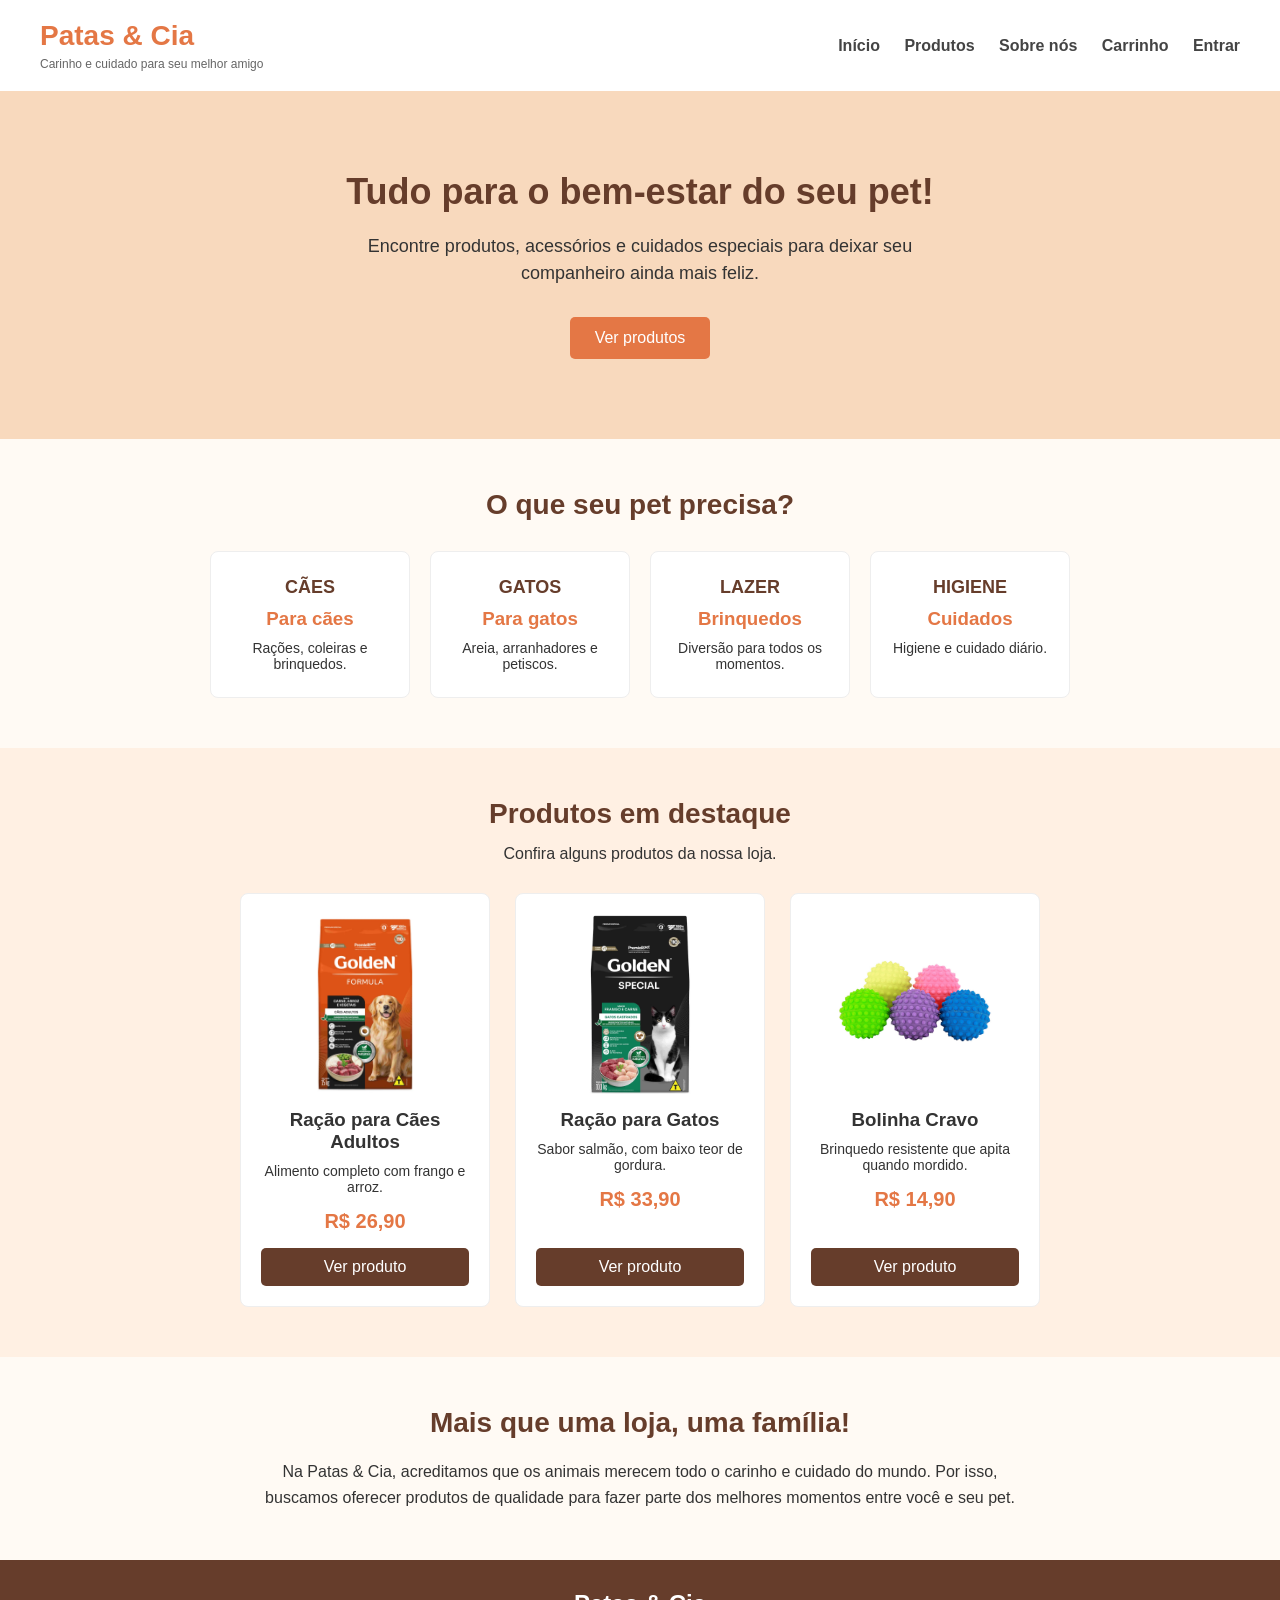
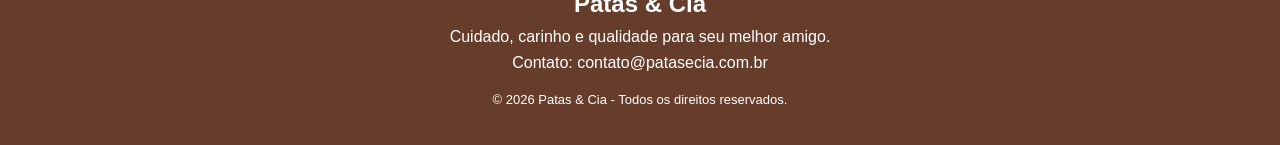
==== patas&cia/landing-page/index.html @ 1ee51e3b "Adicionado funções de javaScript na landing-page, Adicionado boas praticas com css global em todos a" ====
<!doctype html>
<html lang="pt-br">
  <head>
    <meta charset="UTF-8" />
    <meta name="viewport" content="width=device-width, initial-scale=1.0" />
    <title>Patas & Cia | Pet Shop</title>
    <link rel="stylesheet" href="../style/landing-page.css" />
  </head>
  <body>
    <header>
      <div class="logo">
        <h1>Patas & Cia</h1>
        <p>Carinho e cuidado para seu melhor amigo</p>
      </div>

      <nav>
        <a href="index.html">Início</a>
        <a href="../Produtos/produtos.html">Produtos</a>
        <a href="../sobre/sobre.html">Sobre nós</a>
        <a href="../carrinho/carrinho.html">Carrinho</a>
        <a href="../login/login.html">Entrar</a>
      </nav>
    </header>

    <main>
      <section class="banner">
        <div class="banner-texto">
          <h2>Tudo para o bem-estar do seu pet!</h2>
          <p>
            Encontre produtos, acessórios e cuidados especiais para deixar seu
            companheiro ainda mais feliz.
          </p>
          <a class="botao" href="../Produtos/produtos.html">Ver produtos</a>
        </div>
      </section>

      <section class="categorias">
        <h2>O que seu pet precisa?</h2>

        <div class="lista-categorias">
          <div class="categoria">
            <div class="icone">CÃES</div>
            <h3>Para cães</h3>
            <p>Rações, coleiras e brinquedos.</p>
          </div>

          <div class="categoria">
            <div class="icone">GATOS</div>
            <h3>Para gatos</h3>
            <p>Areia, arranhadores e petiscos.</p>
          </div>

          <div class="categoria">
            <div class="icone">LAZER</div>
            <h3>Brinquedos</h3>
            <p>Diversão para todos os momentos.</p>
          </div>

          <div class="categoria">
            <div class="icone">HIGIENE</div>
            <h3>Cuidados</h3>
            <p>Higiene e cuidado diário.</p>
          </div>
        </div>
      </section>

      <section class="produtos">
        <h2>Produtos em destaque</h2>
        <p class="subtitulo">Confira alguns produtos da nossa loja.</p>

        <div class="lista-produtos" id="produtos-destaque"></div>
      </section>

      <section class="sobre">
        <h2>Mais que uma loja, uma família!</h2>
        <p>
          Na Patas & Cia, acreditamos que os animais merecem todo o carinho e
          cuidado do mundo. Por isso, buscamos oferecer produtos de qualidade
          para fazer parte dos melhores momentos entre você e seu pet.
        </p>
      </section>
    </main>

    <footer>
      <h2>Patas & Cia</h2>
      <p>Cuidado, carinho e qualidade para seu melhor amigo.</p>
      <p>Contato: contato@patasecia.com.br</p>
      <p class="direitos">© 2026 Patas & Cia - Todos os direitos reservados.</p>
    </footer>

    <script src="../Produtos/produtos.js"></script>
    <script src="landing-page.js"></script>
  </body>
</html>
---- patas&cia/style/landing-page.css ----
@import url(../style.css);

.banner {
    background-color: #f8d9bd;
    padding: 80px 40px;
    text-align: center;
}

.banner-texto {
    max-width: 650px;
    margin: auto;
}

.banner h2 {
    color: #663d2b;
    font-size: 36px;
    margin-bottom: 20px;
}

.banner p {
    font-size: 18px;
    line-height: 1.5;
    margin-bottom: 30px;
}

.botao {
    display: inline-block;
    background-color: #e47745;
    color: white;
    text-decoration: none;
    padding: 12px 25px;
    border-radius: 5px;
}

.botao:hover {
    background-color: #c85d30;
}

/* Categorias */
.categorias {
    padding: 50px 40px;
    text-align: center;
}

.categorias h2,
.produtos h2 {
    color: #663d2b;
    font-size: 28px;
    margin-bottom: 30px;
}

.lista-categorias {
    display: flex;
    justify-content: center;
    gap: 20px;
}

.categoria {
    background-color: #ffffff;
    padding: 25px 15px;
    width: 200px;
    border: 1px solid #eeeeee;
    border-radius: 8px;
}

.icone {
    font-size: 18px;
    font-weight: bold;
    color: #663d2b;
    margin-bottom: 10px;
}

.categoria h3 {
    color: #e47745;
    margin-bottom: 10px;
}

.categoria p {
    font-size: 14px;
}

/* Produtos */
.produtos {
    background-color: #fff0e3;
    padding: 50px 40px;
    text-align: center;
}

.subtitulo {
    margin-top: -15px;
    margin-bottom: 30px;
}

.lista-produtos {
    display: flex;
    justify-content: center;
    align-items: stretch;
    flex-wrap: wrap;
    gap: 25px;
}

.produto {
    background-color: #ffffff;
    width: 250px;
    padding: 20px;
    border-radius: 8px;
    border: 1px solid #eeeeee;
    box-sizing: border-box;
    display: flex;
    flex-direction: column;
}

.produto img {
    width: 100%;
    height: 180px;
    object-fit: contain;
    margin-bottom: 15px;
}

.produto h3 {
    margin-bottom: 10px;
}

.produto p {
    font-size: 14px;
    margin-bottom: 15px;
}

.produto strong {
    display: block;
    color: #e47745;
    font-size: 20px;
    margin-bottom: 15px;
}

.botao-produto {
    display: inline-block;
    background-color: #663d2b;
    color: white;
    text-decoration: none;
    padding: 10px 18px;
    border-radius: 5px;
    margin-top: auto;
}

.botao-produto:hover {
    background-color: #8b5940;
}

/* Sobre a loja */
.sobre {
    padding: 50px 40px;
    text-align: center;
}

.sobre h2 {
    color: #663d2b;
    font-size: 28px;
    margin-bottom: 20px;
}

.sobre p {
    max-width: 750px;
    margin: auto;
    line-height: 1.6;
}

@media (max-width: 700px) {
    .lista-categorias,
    .lista-produtos {
        flex-direction: column;
        align-items: center;
    }

    .categoria,
    .produto {
        width: 80%;
    }

    .banner h2 {
        font-size: 28px;
    }
}
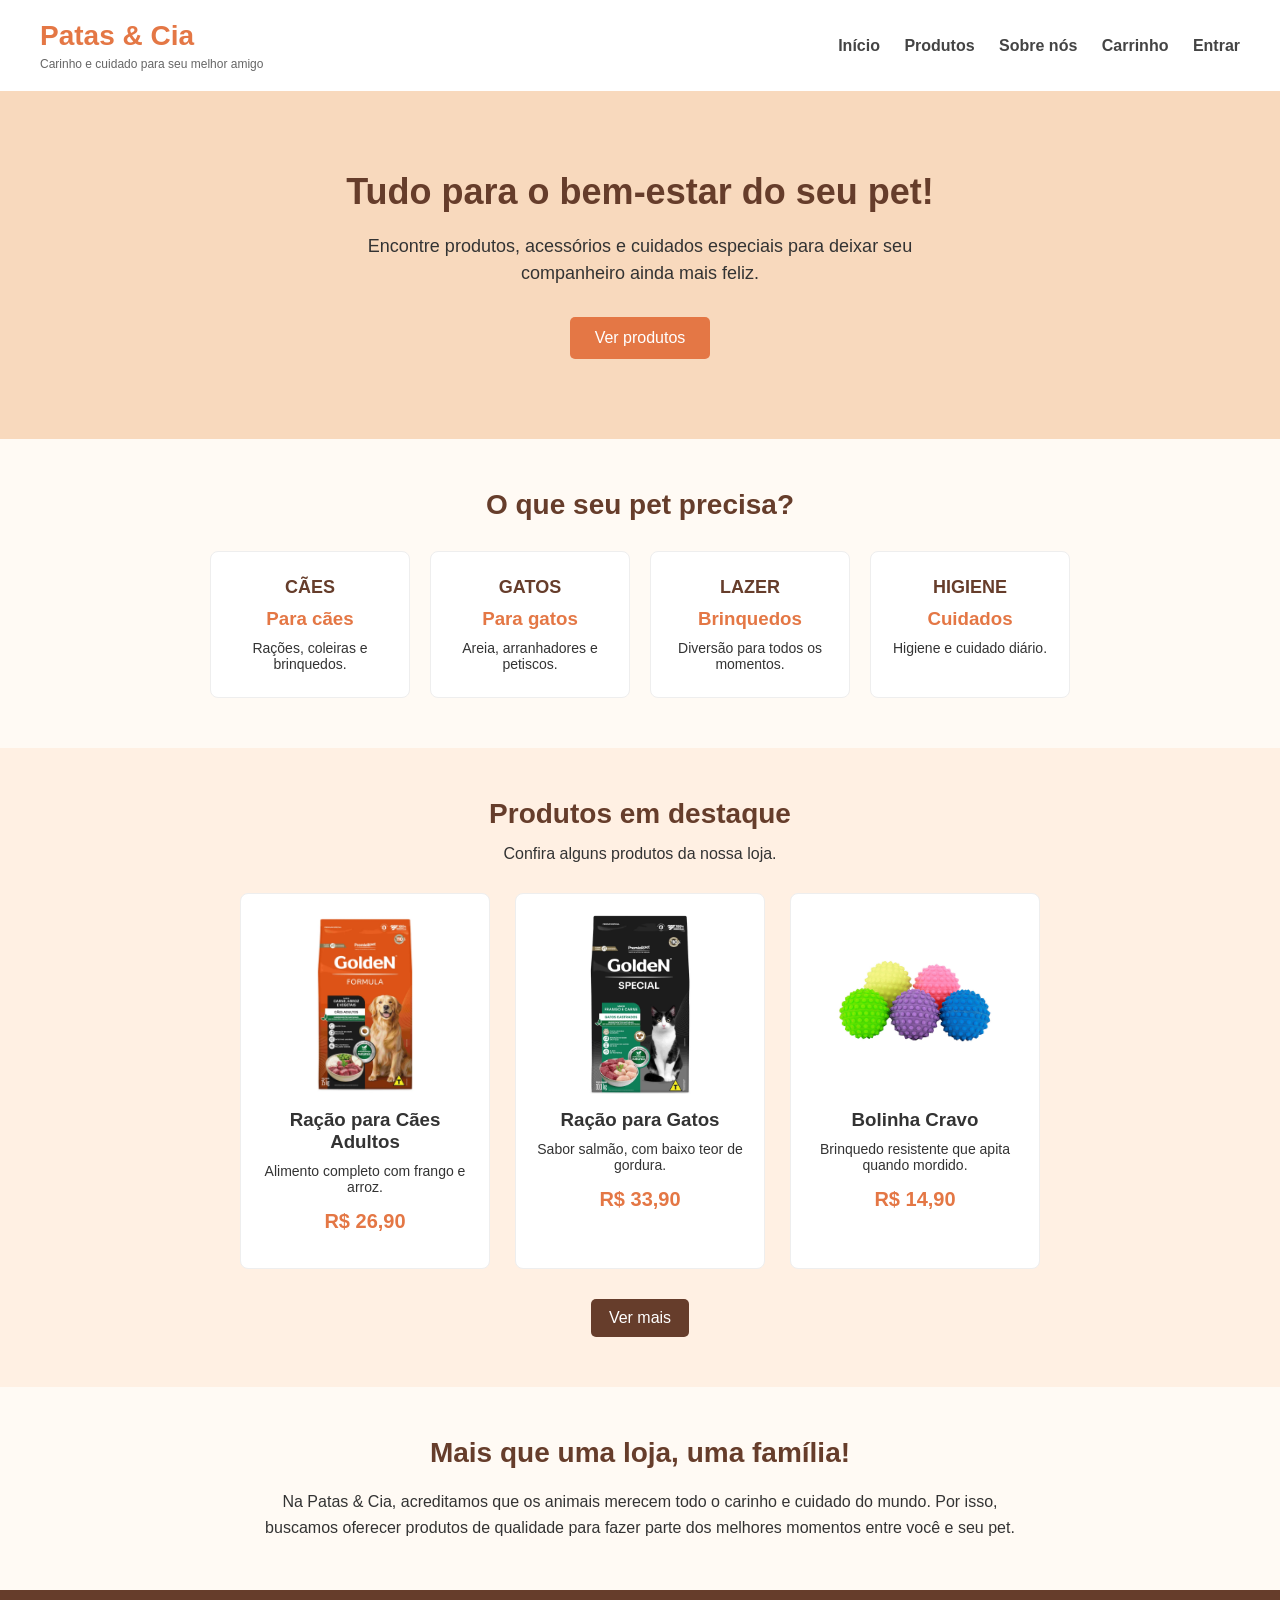
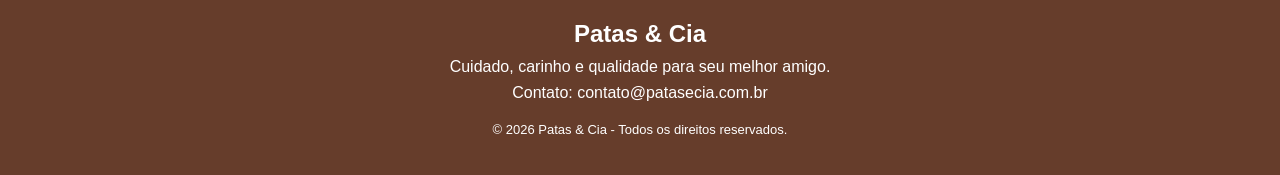
==== commit 759d4007: "Alteracoes na landing page utilizando um catalogo de produtos no mesmo, landing page finalizada" ====
--- a/patas&cia/landing-page/index.html
+++ b/patas&cia/landing-page/index.html
@@ -69,7 +69,19 @@
         <p class="subtitulo">Confira alguns produtos da nossa loja.</p>
 
         <div class="lista-produtos" id="produtos-destaque"></div>
+
+        <button id="btn-ver-mais" class="botao-produto">Ver mais</button>
       </section>
+
+      <div id="modal-produtos" class="modal-produtos">
+        <div class="conteudo-modal">
+          <button id="btn-fechar" class="fechar-modal">X</button>
+
+          <h2>Todos os produtos</h2>
+
+          <div class="lista-produtos-modal" id="lista-produtos-modal"></div>
+        </div>
+      </div>
 
       <section class="sobre">
         <h2>Mais que uma loja, uma família!</h2>
--- a/patas&cia/style/landing-page.css
+++ b/patas&cia/style/landing-page.css
@@ -1,4 +1,4 @@
-@import url(../style.css);
+@import url(style.css);
 
 .banner {
     background-color: #f8d9bd;
@@ -147,7 +147,72 @@
     background-color: #8b5940;
 }
 
-/* Sobre a loja */
+#btn-ver-mais {
+    margin-top: 30px;
+    cursor: pointer;
+    border: none;
+    font-size: 16px;
+}
+
+/* Painel de produtos */
+.modal-produtos {
+    display: none;
+    position: fixed;
+    z-index: 1000;
+    top: 0;
+    left: 0;
+    width: 100%;
+    height: 100%;
+    background-color: rgba(0, 0, 0, 0.6);
+    padding: 30px 15px;
+    box-sizing: border-box;
+}
+
+/* Conteúdo interno do painel */
+.conteudo-modal {
+    background-color: #fff0e3;
+    width: 90%;
+    max-width: 1000px;
+    max-height: 85vh;
+    margin: auto;
+    padding: 30px;
+    border-radius: 10px;
+    overflow-y: auto;
+    box-sizing: border-box;
+}
+
+/* Botão X */
+.fechar-modal {
+    display: block;
+    margin-left: auto;
+    background-color: #663d2b;
+    color: white;
+    border: none;
+    border-radius: 5px;
+    padding: 8px 13px;
+    font-size: 18px;
+    cursor: pointer;
+}
+
+.fechar-modal:hover {
+    background-color: #8b5940;
+}
+
+/* Título do painel */
+.conteudo-modal h2 {
+    color: #663d2b;
+    text-align: center;
+    margin-bottom: 25px;
+}
+
+/* Lista de todos os produtos */
+.lista-produtos-modal {
+    display: flex;
+    justify-content: center;
+    flex-wrap: wrap;
+    gap: 25px;
+}
+
 .sobre {
     padding: 50px 40px;
     text-align: center;
@@ -180,5 +245,16 @@
     .banner h2 {
         font-size: 28px;
     }
-}
-
+    
+    .conteudo-modal {
+        width: 100%;
+        padding: 20px;
+    }
+
+    .lista-produtos-modal .produto {
+        width: 100%;
+    }
+
+}
+
+
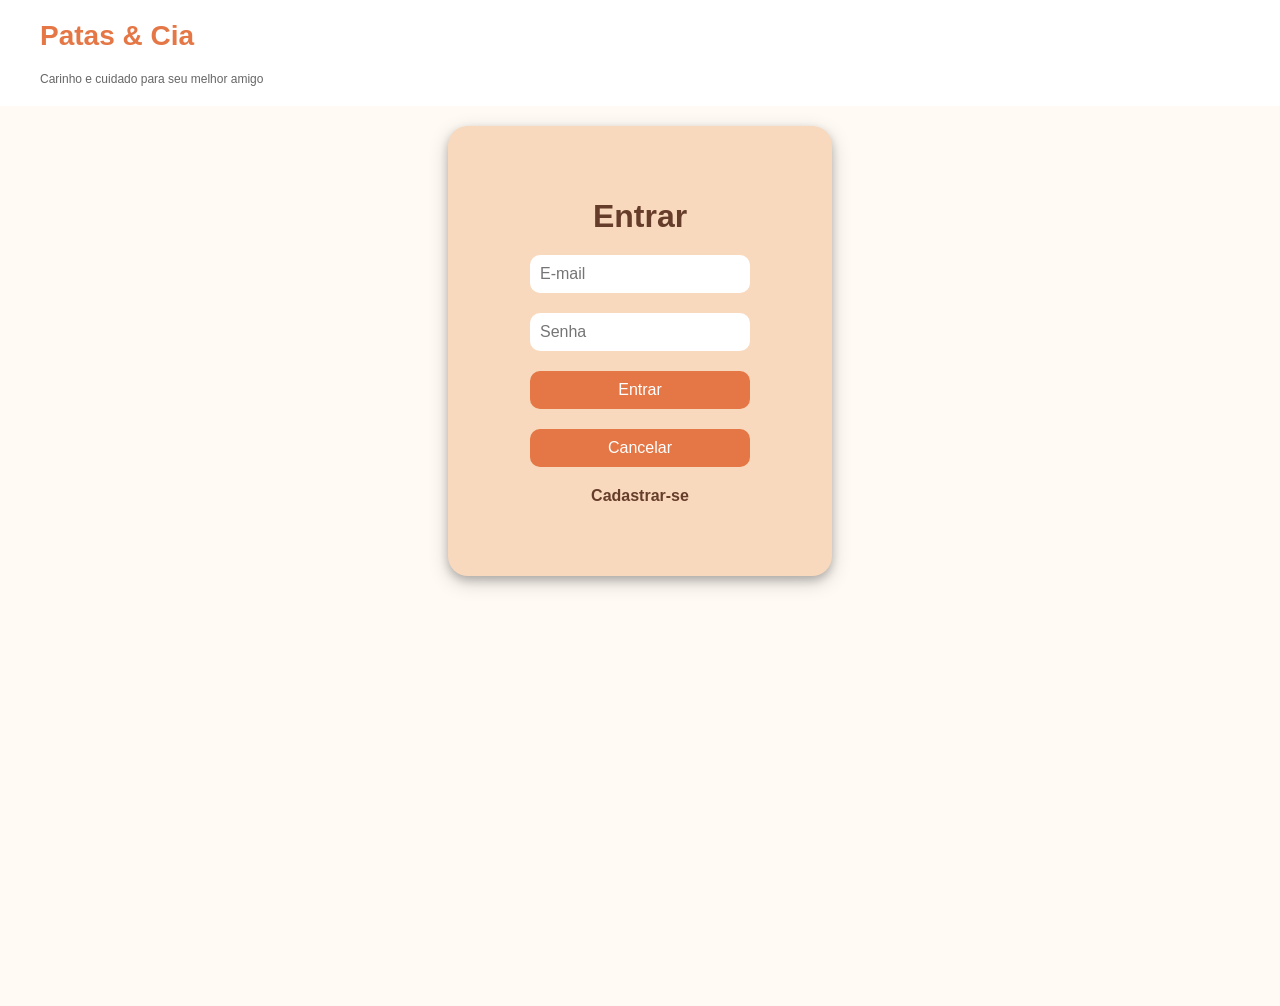
==== commit 56c66c21: "implementa funcionalidade do carrinho, fix rotas guarda userLogado" ====
--- a/patas&cia/landing-page/index.html
+++ b/patas&cia/landing-page/index.html
@@ -15,7 +15,6 @@
 
       <nav>
         <a href="index.html">Início</a>
-        <a href="../Produtos/produtos.html">Produtos</a>
         <a href="../sobre/sobre.html">Sobre nós</a>
         <a href="../carrinho/carrinho.html">Carrinho</a>
         <a href="../login/login.html">Entrar</a>
@@ -101,6 +100,7 @@
     </footer>
 
     <script src="../Produtos/produtos.js"></script>
+    <script src="../carrinho/carrinho.js"></script>
     <script src="landing-page.js"></script>
   </body>
 </html>
--- a/patas&cia/style/landing-page.css
+++ b/patas&cia/style/landing-page.css
@@ -258,3 +258,15 @@
 }
 
 
+.botao-adicionar {
+    background-color: #4CAF50;
+    color: white;
+    padding: 8px 12px;
+    border: none;
+    border-radius: 5px;
+    cursor: pointer;
+}
+
+.botao-adicionar:hover {
+    background-color: #45a049;
+}
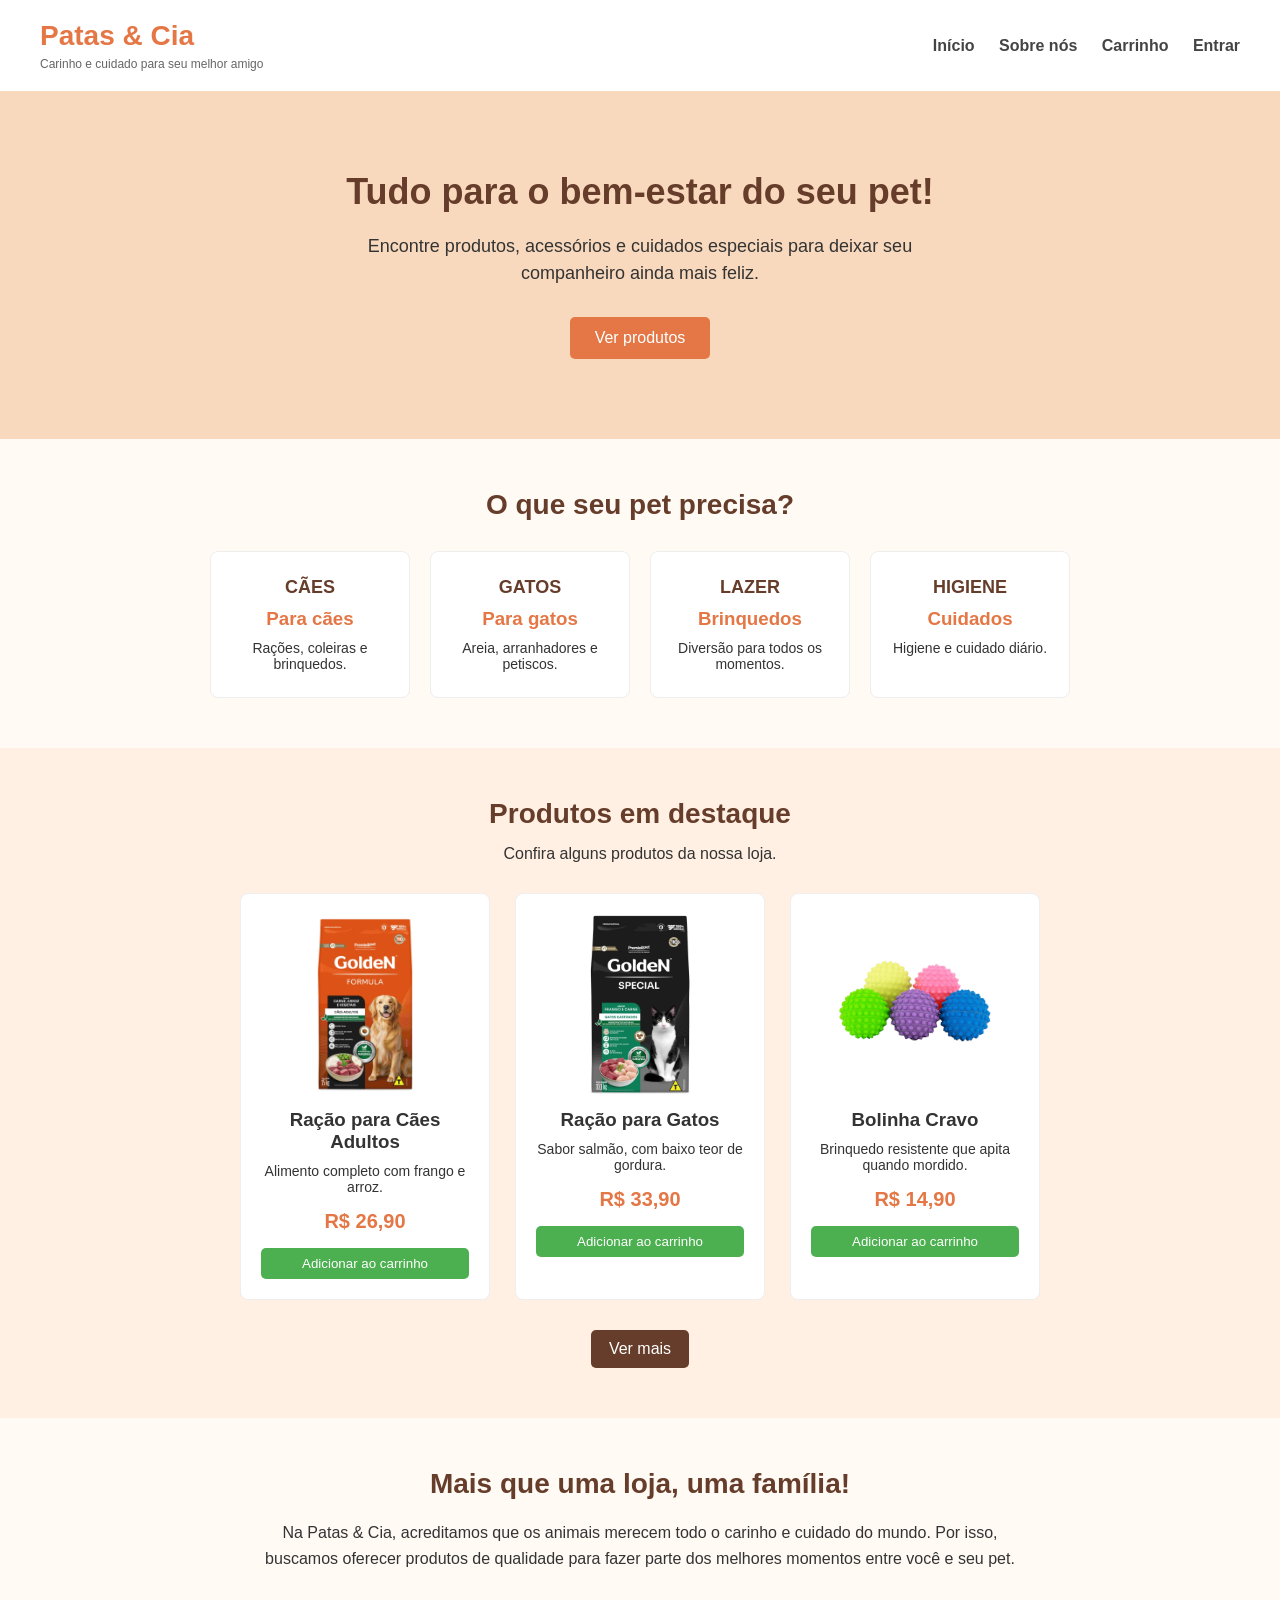
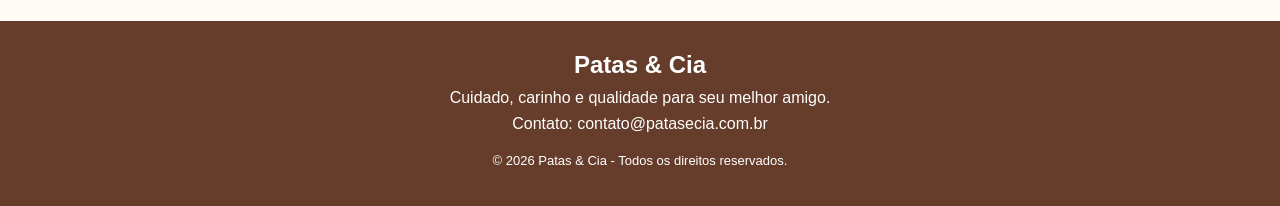
==== commit cbab9b07: "Correção de botão ver produtos" ====
--- a/patas&cia/landing-page/index.html
+++ b/patas&cia/landing-page/index.html
@@ -29,7 +29,7 @@
             Encontre produtos, acessórios e cuidados especiais para deixar seu
             companheiro ainda mais feliz.
           </p>
-          <a class="botao" href="../Produtos/produtos.html">Ver produtos</a>
+          <a class="botao" href="#produtos">Ver produtos</a>
         </div>
       </section>
 
@@ -63,7 +63,7 @@
         </div>
       </section>
 
-      <section class="produtos">
+      <section class="produtos" id="produtos">
         <h2>Produtos em destaque</h2>
         <p class="subtitulo">Confira alguns produtos da nossa loja.</p>
 
